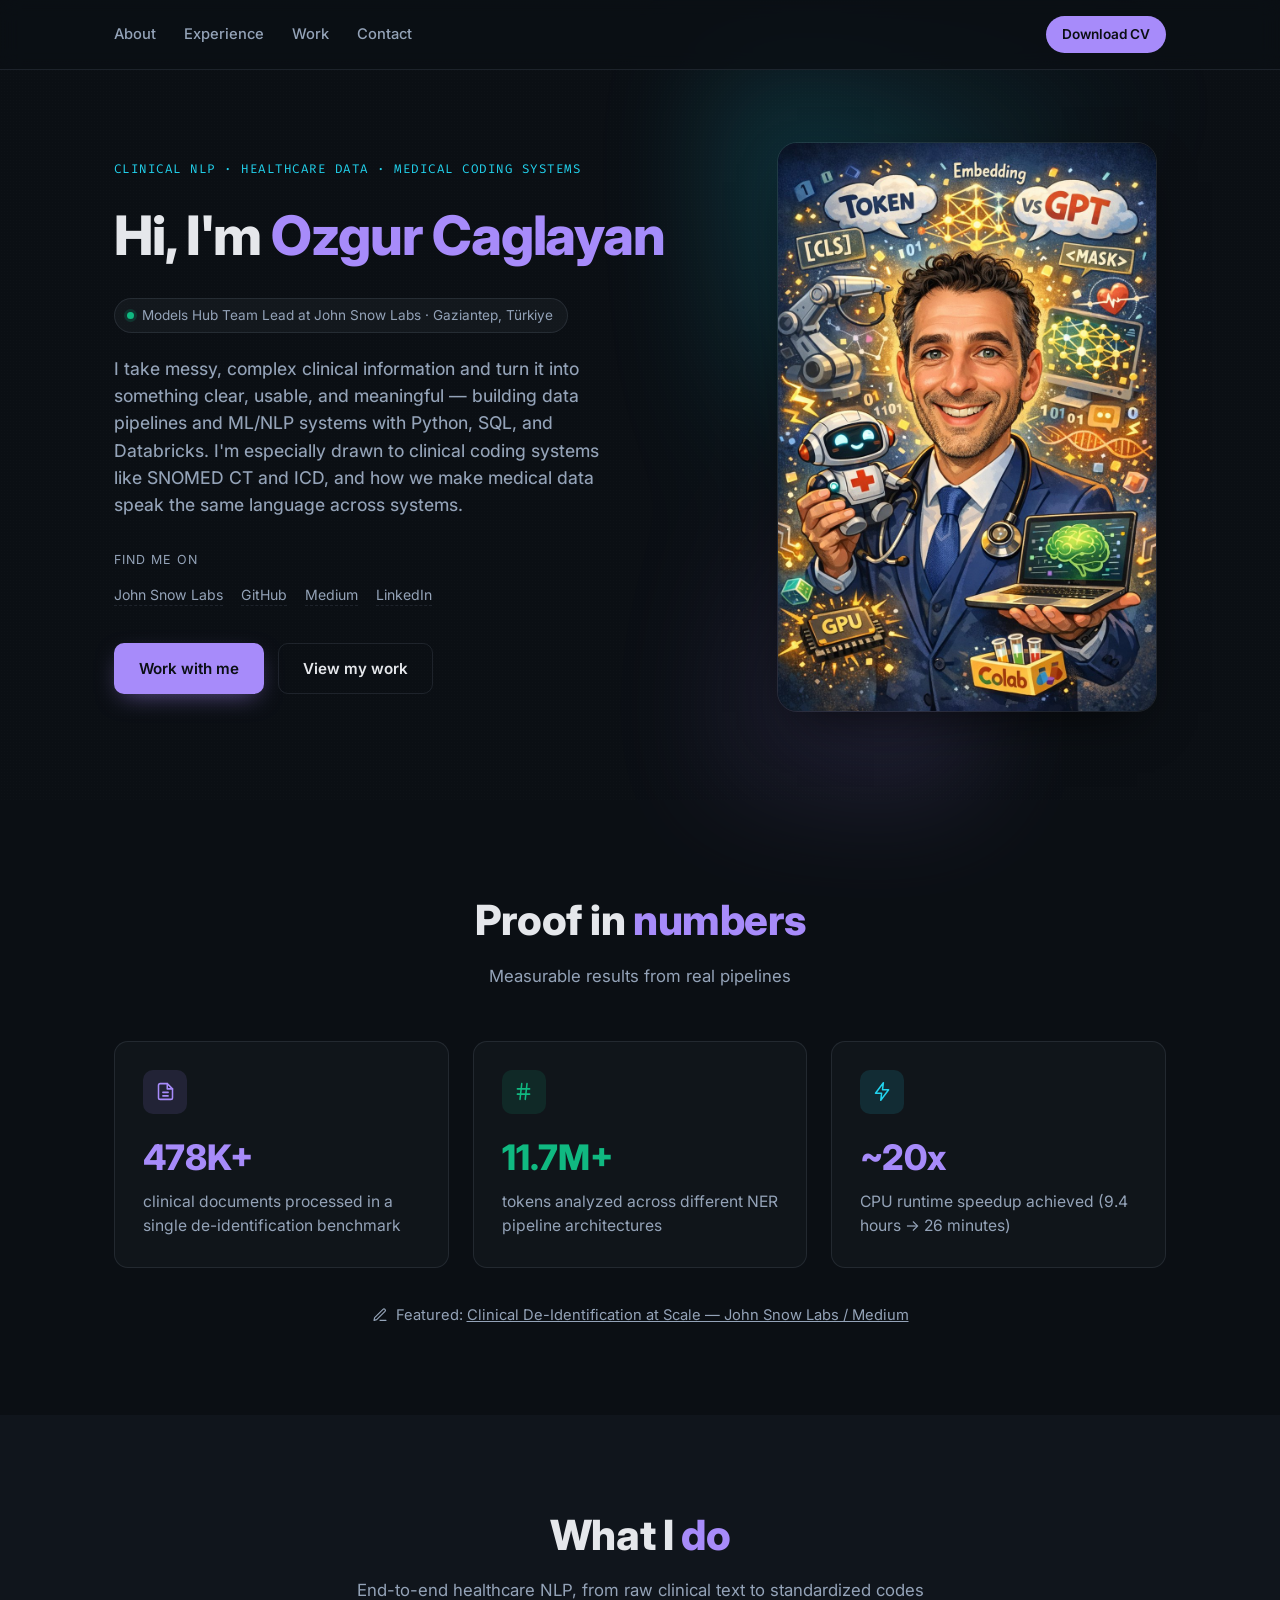
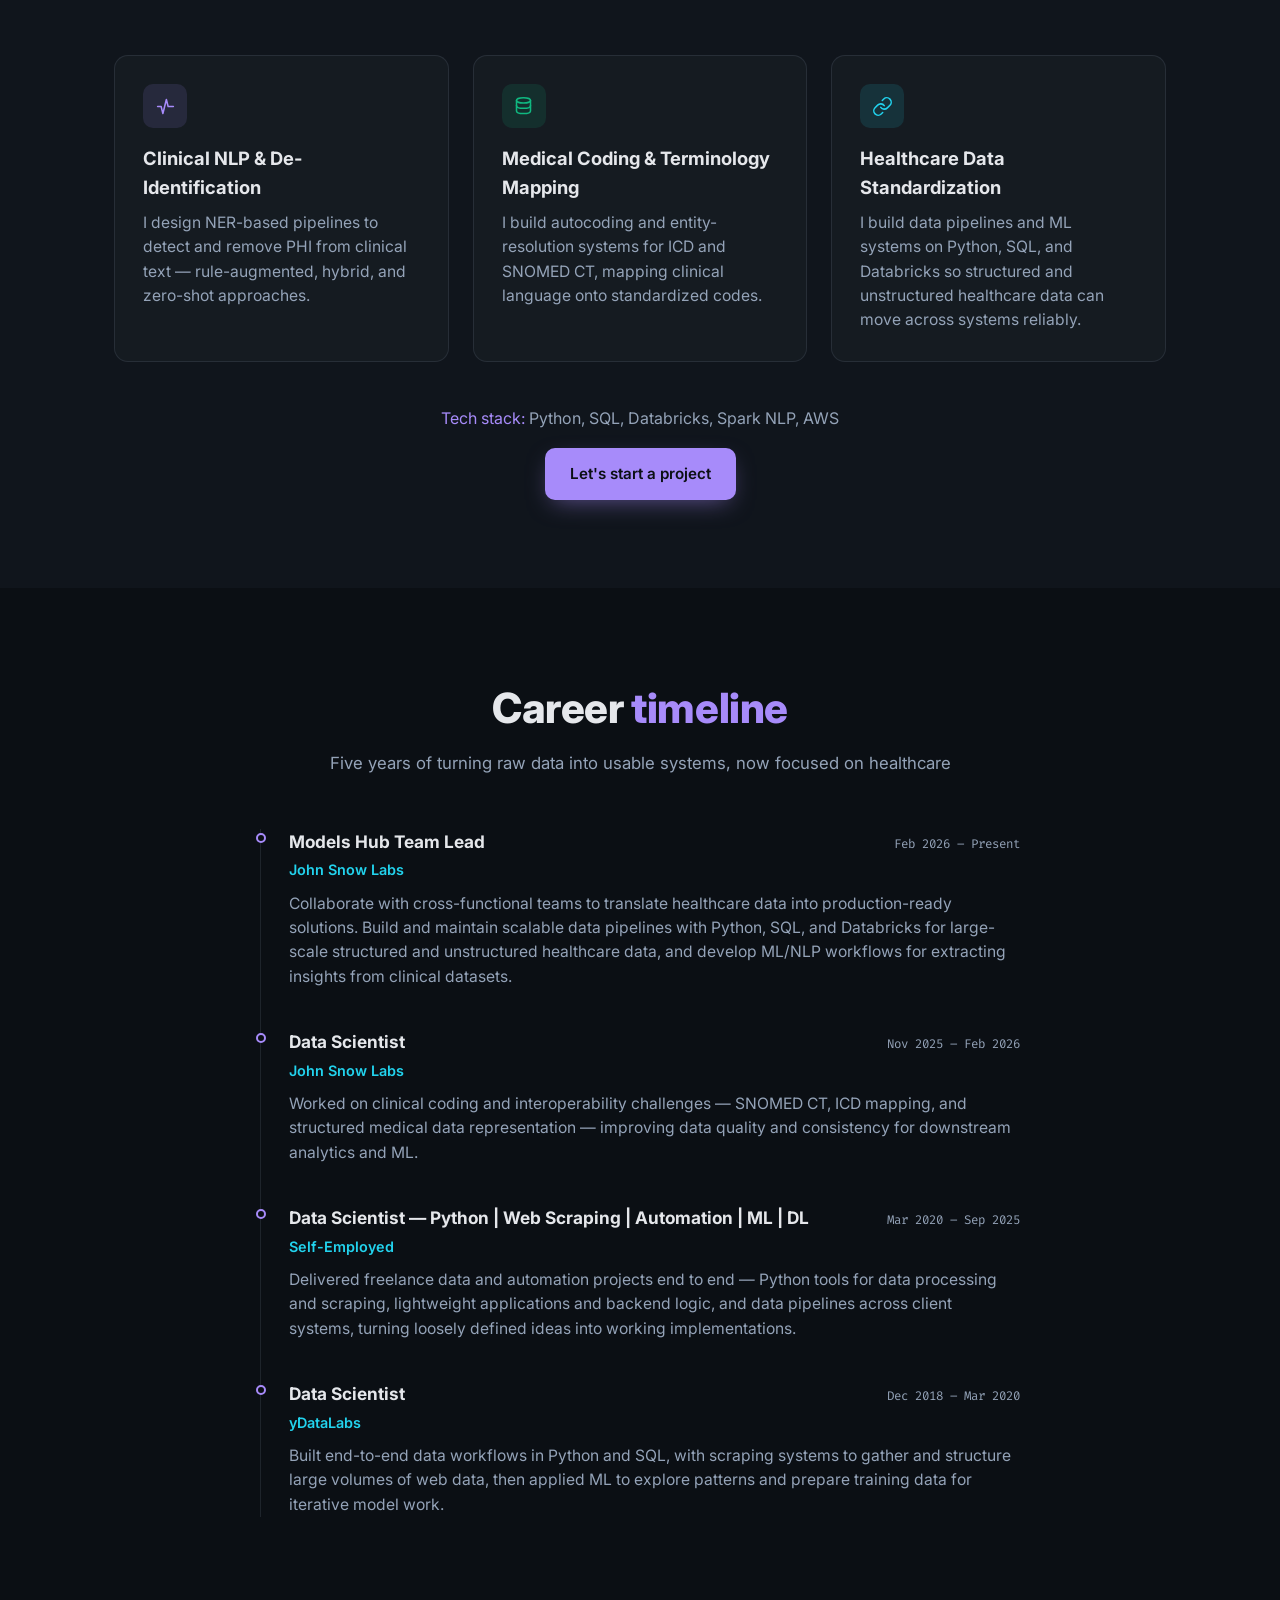
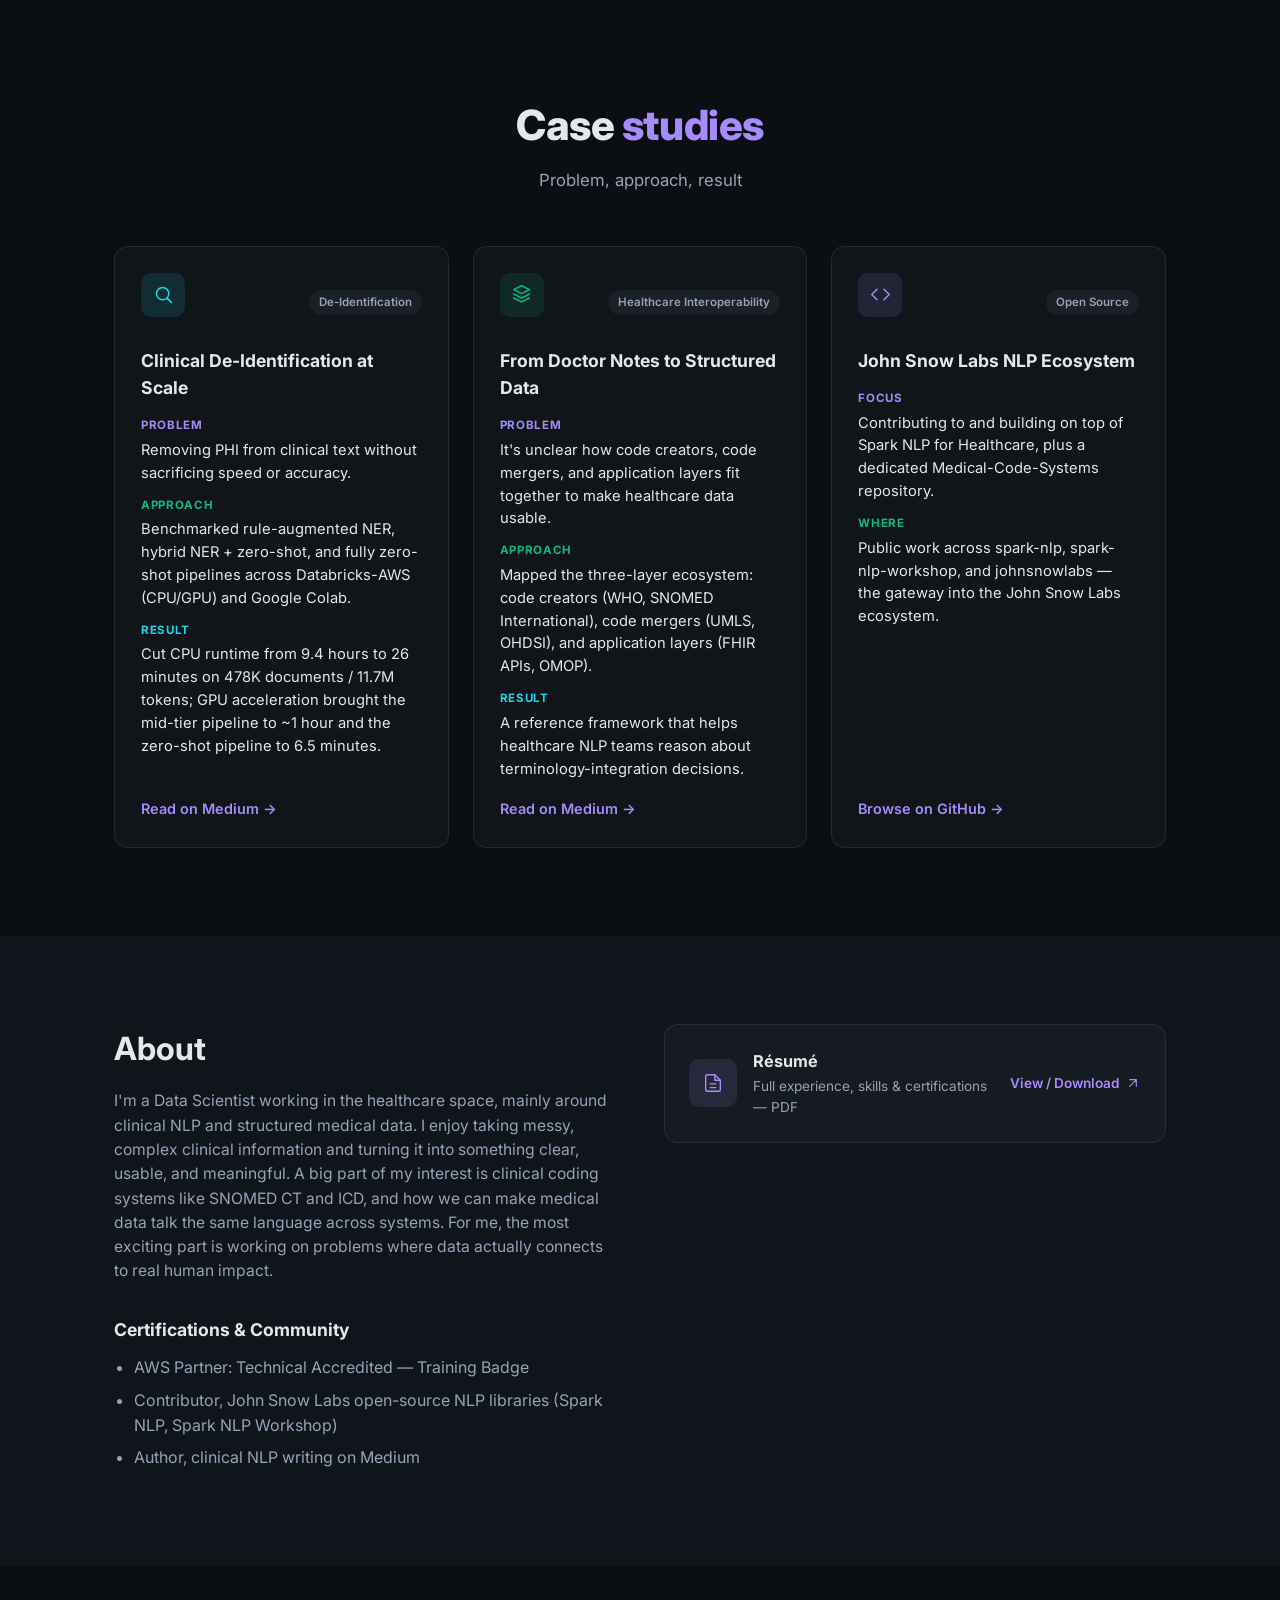
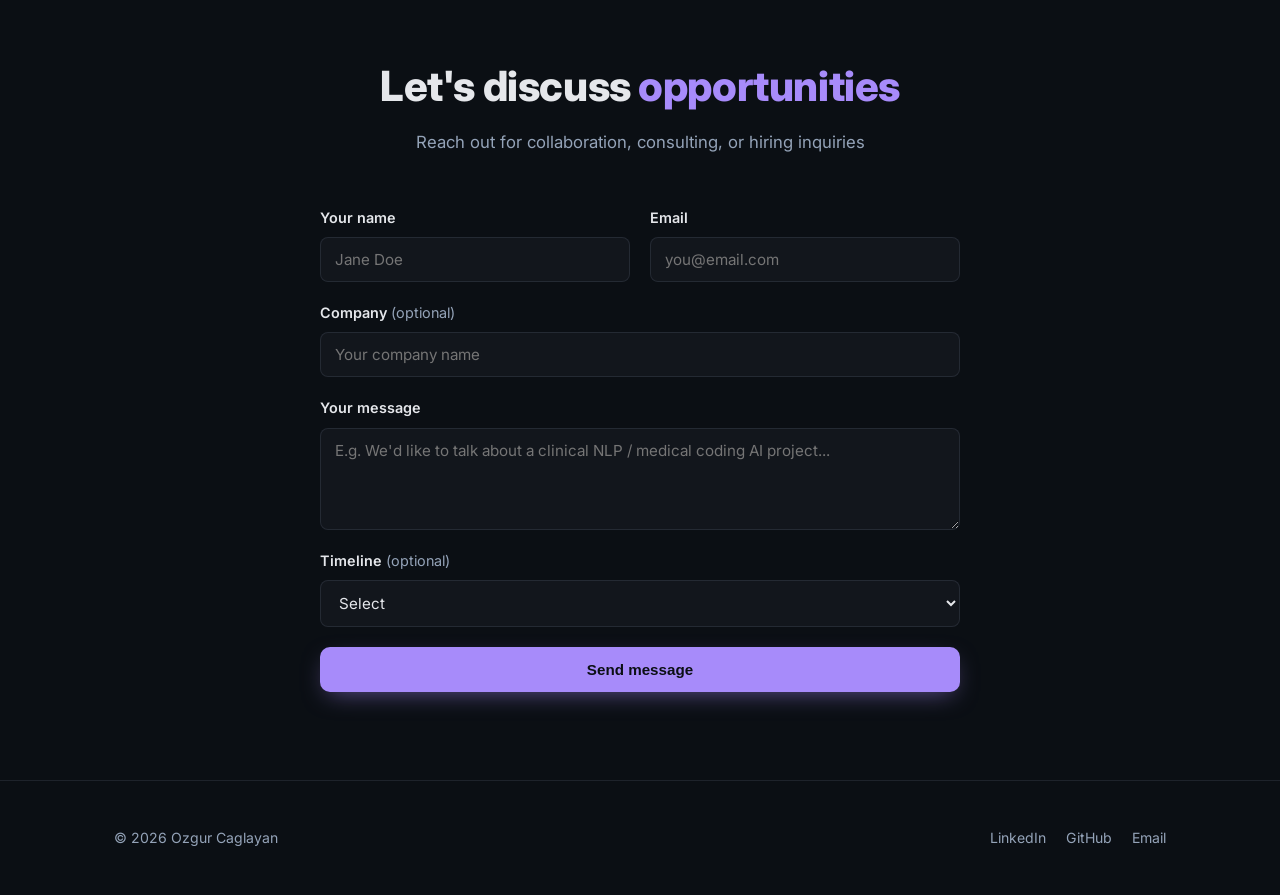
==== index.html @ 382292d4 "Initial personal site Static HTML/CSS/JS personal portfolio site with real work history, case studie" ====
<!DOCTYPE html>
<html lang="en">
<head>
  <meta charset="UTF-8" />
  <meta name="viewport" content="width=device-width, initial-scale=1.0" />
  <title>Ozgur Caglayan — Data Scientist, Clinical NLP | John Snow Labs</title>
  <meta name="description" content="Data Scientist / Models Hub Team Lead at John Snow Labs. Clinical NLP, healthcare data standardization, and medical coding systems — SNOMED CT, ICD, Python, Databricks." />
  <meta property="og:title" content="Ozgur Caglayan — Data Scientist, Clinical NLP | John Snow Labs" />
  <meta property="og:description" content="Turning messy clinical information into structured, usable medical data." />
  <meta property="og:type" content="website" />
  <meta name="theme-color" content="#0b0f14" />
  <link rel="icon" href="data:,">

  <link rel="preconnect" href="https://fonts.googleapis.com">
  <link rel="preconnect" href="https://fonts.gstatic.com" crossorigin>
  <link href="https://fonts.googleapis.com/css2?family=Inter:ital,opsz,wght@0,14..32,100..900;1,14..32,100..900&family=Fira+Code:wght@400..600&display=swap" rel="stylesheet">

  <link rel="stylesheet" href="styles.css">
</head>
<body>

  <header class="nav">
    <div class="nav-inner">
      <nav class="nav-links">
        <a href="#about">About</a>
        <a href="#experience">Experience</a>
        <a href="#work">Work</a>
        <a href="#contact">Contact</a>
      </nav>
      <a href="assets/resume.pdf" class="nav-cta" download>Download CV</a>
    </div>
  </header>

  <main id="top">

    <!-- HERO -->
    <section class="hero section">
      <div class="container hero-grid">
        <div class="hero-copy fade-in">
          <p class="eyebrow">Clinical NLP · Healthcare Data · Medical Coding Systems</p>
          <h1 class="hero-title">Hi, I'm <span class="accent">Ozgur Caglayan</span></h1>
          <p class="status-pill"><span class="status-dot" aria-hidden="true"></span>Models Hub Team Lead at John Snow Labs · Gaziantep, Türkiye</p>
          <p class="hero-subtitle">
            I take messy, complex clinical information and turn it into something clear,
            usable, and meaningful — building data pipelines and ML/NLP systems with
            Python, SQL, and Databricks. I'm especially drawn to clinical coding systems
            like SNOMED CT and ICD, and how we make medical data speak the same
            language across systems.
          </p>

          <div class="trust-row">
            <span class="trust-label">Find me on</span>
            <ul class="trust-badges">
              <li><a href="https://www.johnsnowlabs.com/" target="_blank" rel="noopener noreferrer">John Snow Labs</a></li>
              <li><a href="https://github.com/ozgurcaglayan1981" target="_blank" rel="noopener noreferrer">GitHub</a></li>
              <li><a href="https://medium.com/@caglayanozgur1981" target="_blank" rel="noopener noreferrer">Medium</a></li>
              <li><a href="https://www.linkedin.com/in/ozgurcaglayan1981" target="_blank" rel="noopener noreferrer">LinkedIn</a></li>
            </ul>
          </div>

          <div class="hero-actions">
            <a href="#contact" class="btn btn-primary">Work with me</a>
            <a href="#work" class="btn btn-secondary">View my work</a>
          </div>
        </div>

        <div class="hero-photo-wrap fade-in">
          <div class="hero-glow" aria-hidden="true"></div>
          <img class="hero-photo" src="assets/photo.jpg" alt="Illustrated portrait of Ozgur Caglayan surrounded by clinical NLP and healthcare AI motifs — tokens, embeddings, GPU, stethoscope robot" />
        </div>
      </div>
    </section>

    <!-- PROOF / STATS -->
    <section id="proof" class="section proof-section">
      <div class="container">
        <div class="section-head fade-in">
          <h2>Proof in <span class="accent">numbers</span></h2>
          <p class="section-sub">Measurable results from real pipelines</p>
        </div>

        <div class="grid-3">
          <article class="card fade-in">
            <div class="card-icon icon-primary">
              <svg viewBox="0 0 24 24" fill="none" stroke="currentColor" stroke-width="1.75" stroke-linecap="round" stroke-linejoin="round"><path d="M14 3H6a2 2 0 0 0-2 2v14a2 2 0 0 0 2 2h12a2 2 0 0 0 2-2V9z"/><path d="M14 3v6h6"/><path d="M9 13h6M9 17h6"/></svg>
            </div>
            <p class="card-stat accent">478K+</p>
            <p class="card-text">clinical documents processed in a single de-identification benchmark</p>
          </article>

          <article class="card fade-in">
            <div class="card-icon icon-success">
              <svg viewBox="0 0 24 24" fill="none" stroke="currentColor" stroke-width="1.75" stroke-linecap="round" stroke-linejoin="round"><path d="M5 9h14M5 15h14M10 3 8 21M16 3l-2 18"/></svg>
            </div>
            <p class="card-stat success">11.7M+</p>
            <p class="card-text">tokens analyzed across different NER pipeline architectures</p>
          </article>

          <article class="card fade-in">
            <div class="card-icon icon-accent">
              <svg viewBox="0 0 24 24" fill="none" stroke="currentColor" stroke-width="1.75" stroke-linecap="round" stroke-linejoin="round"><path d="M13 2 4 14h7l-1 8 9-12h-7z"/></svg>
            </div>
            <p class="card-stat accent">~20x</p>
            <p class="card-text">CPU runtime speedup achieved (9.4 hours → 26 minutes)</p>
          </article>
        </div>

        <div class="media-mention fade-in">
          <svg viewBox="0 0 24 24" fill="none" stroke="currentColor" stroke-width="1.75" stroke-linecap="round" stroke-linejoin="round" width="16" height="16"><path d="M12 20h9M16.5 3.5a2.12 2.12 0 0 1 3 3L7 19l-4 1 1-4Z"/></svg>
          <p>Featured: <a href="https://medium.com/john-snow-labs/clinical-de-identification-at-scale-pipeline-design-and-speed-accuracy-trade-offs-across-d77a4bbae6e0" target="_blank" rel="noopener noreferrer">Clinical De-Identification at Scale — John Snow Labs / Medium</a></p>
        </div>
      </div>
    </section>

    <!-- WHAT I DO -->
    <section class="section services-section">
      <div class="container">
        <div class="section-head fade-in">
          <h2>What I <span class="accent">do</span></h2>
          <p class="section-sub">End-to-end healthcare NLP, from raw clinical text to standardized codes</p>
        </div>

        <div class="grid-3">
          <article class="card fade-in">
            <div class="card-icon icon-primary">
              <svg viewBox="0 0 24 24" fill="none" stroke="currentColor" stroke-width="1.75" stroke-linecap="round" stroke-linejoin="round"><path d="M3 12h4l2 8 4-16 2 8h6"/></svg>
            </div>
            <h3>Clinical NLP & De-Identification</h3>
            <p class="card-text">I design NER-based pipelines to detect and remove PHI from clinical text — rule-augmented, hybrid, and zero-shot approaches.</p>
          </article>

          <article class="card fade-in">
            <div class="card-icon icon-success">
              <svg viewBox="0 0 24 24" fill="none" stroke="currentColor" stroke-width="1.75" stroke-linecap="round" stroke-linejoin="round"><ellipse cx="12" cy="5" rx="8" ry="3"/><path d="M4 5v6c0 1.66 3.58 3 8 3s8-1.34 8-3V5"/><path d="M4 11v6c0 1.66 3.58 3 8 3s8-1.34 8-3v-6"/></svg>
            </div>
            <h3>Medical Coding & Terminology Mapping</h3>
            <p class="card-text">I build autocoding and entity-resolution systems for ICD and SNOMED CT, mapping clinical language onto standardized codes.</p>
          </article>

          <article class="card fade-in">
            <div class="card-icon icon-accent">
              <svg viewBox="0 0 24 24" fill="none" stroke="currentColor" stroke-width="1.75" stroke-linecap="round" stroke-linejoin="round"><path d="M10 13a5 5 0 0 0 7.54.54l3-3a5 5 0 0 0-7.07-7.07l-1.72 1.71"/><path d="M14 11a5 5 0 0 0-7.54-.54l-3 3a5 5 0 0 0 7.07 7.07l1.71-1.71"/></svg>
            </div>
            <h3>Healthcare Data Standardization</h3>
            <p class="card-text">I build data pipelines and ML systems on Python, SQL, and Databricks so structured and unstructured healthcare data can move across systems reliably.</p>
          </article>
        </div>

        <div class="stack-note fade-in">
          <p><span class="accent">Tech stack:</span> Python, SQL, Databricks, Spark NLP, AWS</p>
          <a href="#contact" class="btn btn-primary btn-inline">Let's start a project</a>
        </div>
      </div>
    </section>

    <!-- EXPERIENCE -->
    <section id="experience" class="section experience-section">
      <div class="container">
        <div class="section-head fade-in">
          <h2>Career <span class="accent">timeline</span></h2>
          <p class="section-sub">Five years of turning raw data into usable systems, now focused on healthcare</p>
        </div>

        <div class="timeline">
          <article class="timeline-item fade-in">
            <div class="timeline-marker"></div>
            <div class="timeline-content">
              <div class="timeline-top">
                <h3>Models Hub Team Lead</h3>
                <span class="timeline-date">Feb 2026 – Present</span>
              </div>
              <p class="timeline-company">John Snow Labs</p>
              <p class="card-text">Collaborate with cross-functional teams to translate healthcare data into production-ready solutions. Build and maintain scalable data pipelines with Python, SQL, and Databricks for large-scale structured and unstructured healthcare data, and develop ML/NLP workflows for extracting insights from clinical datasets.</p>
            </div>
          </article>

          <article class="timeline-item fade-in">
            <div class="timeline-marker"></div>
            <div class="timeline-content">
              <div class="timeline-top">
                <h3>Data Scientist</h3>
                <span class="timeline-date">Nov 2025 – Feb 2026</span>
              </div>
              <p class="timeline-company">John Snow Labs</p>
              <p class="card-text">Worked on clinical coding and interoperability challenges — SNOMED CT, ICD mapping, and structured medical data representation — improving data quality and consistency for downstream analytics and ML.</p>
            </div>
          </article>

          <article class="timeline-item fade-in">
            <div class="timeline-marker"></div>
            <div class="timeline-content">
              <div class="timeline-top">
                <h3>Data Scientist — Python | Web Scraping | Automation | ML | DL</h3>
                <span class="timeline-date">Mar 2020 – Sep 2025</span>
              </div>
              <p class="timeline-company">Self-Employed</p>
              <p class="card-text">Delivered freelance data and automation projects end to end — Python tools for data processing and scraping, lightweight applications and backend logic, and data pipelines across client systems, turning loosely defined ideas into working implementations.</p>
            </div>
          </article>

          <article class="timeline-item fade-in">
            <div class="timeline-marker"></div>
            <div class="timeline-content">
              <div class="timeline-top">
                <h3>Data Scientist</h3>
                <span class="timeline-date">Dec 2018 – Mar 2020</span>
              </div>
              <p class="timeline-company">yDataLabs</p>
              <p class="card-text">Built end-to-end data workflows in Python and SQL, with scraping systems to gather and structure large volumes of web data, then applied ML to explore patterns and prepare training data for iterative model work.</p>
            </div>
          </article>
        </div>
      </div>
    </section>

    <!-- CASE STUDIES -->
    <section id="work" class="section case-section">
      <div class="container">
        <div class="section-head fade-in">
          <h2>Case <span class="accent">studies</span></h2>
          <p class="section-sub">Problem, approach, result</p>
        </div>

        <div class="grid-3">
          <article class="case-card fade-in">
            <div class="case-top">
              <div class="card-icon icon-accent">
                <svg viewBox="0 0 24 24" fill="none" stroke="currentColor" stroke-width="1.75" stroke-linecap="round" stroke-linejoin="round"><circle cx="11" cy="11" r="7"/><path d="m21 21-4.3-4.3"/></svg>
              </div>
              <span class="case-tag">De-Identification</span>
            </div>
            <h3>Clinical De-Identification at Scale</h3>
            <dl class="case-body">
              <dt class="accent">Problem</dt>
              <dd>Removing PHI from clinical text without sacrificing speed or accuracy.</dd>
              <dt class="success">Approach</dt>
              <dd>Benchmarked rule-augmented NER, hybrid NER + zero-shot, and fully zero-shot pipelines across Databricks-AWS (CPU/GPU) and Google Colab.</dd>
              <dt class="primary">Result</dt>
              <dd>Cut CPU runtime from 9.4 hours to 26 minutes on 478K documents / 11.7M tokens; GPU acceleration brought the mid-tier pipeline to ~1 hour and the zero-shot pipeline to 6.5 minutes.</dd>
            </dl>
            <a href="https://medium.com/john-snow-labs/clinical-de-identification-at-scale-pipeline-design-and-speed-accuracy-trade-offs-across-d77a4bbae6e0" class="case-link" target="_blank" rel="noopener noreferrer">Read on Medium →</a>
          </article>

          <article class="case-card fade-in">
            <div class="case-top">
              <div class="card-icon icon-success">
                <svg viewBox="0 0 24 24" fill="none" stroke="currentColor" stroke-width="1.75" stroke-linecap="round" stroke-linejoin="round"><path d="m12 2 9 4.5-9 4.5-9-4.5Z"/><path d="m3 11.5 9 4.5 9-4.5M3 16l9 4.5 9-4.5"/></svg>
              </div>
              <span class="case-tag">Healthcare Interoperability</span>
            </div>
            <h3>From Doctor Notes to Structured Data</h3>
            <dl class="case-body">
              <dt class="accent">Problem</dt>
              <dd>It's unclear how code creators, code mergers, and application layers fit together to make healthcare data usable.</dd>
              <dt class="success">Approach</dt>
              <dd>Mapped the three-layer ecosystem: code creators (WHO, SNOMED International), code mergers (UMLS, OHDSI), and application layers (FHIR APIs, OMOP).</dd>
              <dt class="primary">Result</dt>
              <dd>A reference framework that helps healthcare NLP teams reason about terminology-integration decisions.</dd>
            </dl>
            <a href="https://medium.com/@caglayanozgur1981/from-doctor-notes-to-structured-data-the-hidden-pipeline-of-healthcare-systems-ee1c55fd427a" class="case-link" target="_blank" rel="noopener noreferrer">Read on Medium →</a>
          </article>

          <article class="case-card fade-in">
            <div class="case-top">
              <div class="card-icon icon-primary">
                <svg viewBox="0 0 24 24" fill="none" stroke="currentColor" stroke-width="1.75" stroke-linecap="round" stroke-linejoin="round"><path d="m16 18 6-6-6-6M8 6l-6 6 6 6"/></svg>
              </div>
              <span class="case-tag">Open Source</span>
            </div>
            <h3>John Snow Labs NLP Ecosystem</h3>
            <dl class="case-body">
              <dt class="accent">Focus</dt>
              <dd>Contributing to and building on top of Spark NLP for Healthcare, plus a dedicated Medical-Code-Systems repository.</dd>
              <dt class="success">Where</dt>
              <dd>Public work across spark-nlp, spark-nlp-workshop, and johnsnowlabs — the gateway into the John Snow Labs ecosystem.</dd>
            </dl>
            <a href="https://github.com/ozgurcaglayan1981" class="case-link" target="_blank" rel="noopener noreferrer">Browse on GitHub →</a>
          </article>
        </div>
      </div>
    </section>

    <!-- ABOUT / AWARDS -->
    <section id="about" class="section about-section">
      <div class="container about-grid fade-in">
        <div>
          <h2>About</h2>
          <p class="card-text">I'm a Data Scientist working in the healthcare space, mainly around clinical NLP and structured medical data. I enjoy taking messy, complex clinical information and turning it into something clear, usable, and meaningful. A big part of my interest is clinical coding systems like SNOMED CT and ICD, and how we can make medical data talk the same language across systems. For me, the most exciting part is working on problems where data actually connects to real human impact.</p>
          <h3 class="awards-title">Certifications & Community</h3>
          <ul class="awards-list">
            <li>AWS Partner: Technical Accredited — Training Badge</li>
            <li>Contributor, John Snow Labs open-source NLP libraries (Spark NLP, Spark NLP Workshop)</li>
            <li>Author, clinical NLP writing on Medium</li>
          </ul>
        </div>
        <a class="resume-card" href="assets/resume.pdf" target="_blank" rel="noopener noreferrer">
          <div class="resume-card-icon">
            <svg viewBox="0 0 24 24" fill="none" stroke="currentColor" stroke-width="1.5" stroke-linecap="round" stroke-linejoin="round"><path d="M14 3H6a2 2 0 0 0-2 2v14a2 2 0 0 0 2 2h12a2 2 0 0 0 2-2V9z"/><path d="M14 3v6h6"/><path d="M9 13h6M9 17h6"/></svg>
          </div>
          <div class="resume-card-text">
            <p class="resume-card-title">Résumé</p>
            <p class="resume-card-sub">Full experience, skills & certifications — PDF</p>
          </div>
          <span class="resume-card-cta">
            View / Download
            <svg viewBox="0 0 24 24" fill="none" stroke="currentColor" stroke-width="1.75" stroke-linecap="round" stroke-linejoin="round" width="16" height="16"><path d="M7 17 17 7M7 7h10v10"/></svg>
          </span>
        </a>
      </div>
    </section>

    <!-- CONTACT -->
    <section id="contact" class="section contact-section">
      <div class="container">
        <div class="section-head fade-in">
          <h2>Let's discuss <span class="accent">opportunities</span></h2>
          <p class="section-sub">Reach out for collaboration, consulting, or hiring inquiries</p>
        </div>

        <form class="contact-form fade-in" action="https://formsubmit.co/caglayanozgur1981@gmail.com" method="POST">
          <input type="hidden" name="_subject" value="New message from personal website">
          <input type="hidden" name="_captcha" value="false">
          <input type="text" name="_honey" style="display:none">

          <div class="form-row">
            <div class="form-field">
              <label for="name">Your name</label>
              <input id="name" name="name" type="text" required placeholder="Jane Doe">
            </div>
            <div class="form-field">
              <label for="email">Email</label>
              <input id="email" name="email" type="email" required placeholder="you@email.com">
            </div>
          </div>

          <div class="form-field">
            <label for="organization">Company <span class="optional">(optional)</span></label>
            <input id="organization" name="organization" type="text" placeholder="Your company name">
          </div>

          <div class="form-field">
            <label for="goal">Your message</label>
            <textarea id="goal" name="goal" rows="4" maxlength="500" required placeholder="E.g. We'd like to talk about a clinical NLP / medical coding AI project..."></textarea>
          </div>

          <div class="form-field">
            <label for="timeline">Timeline <span class="optional">(optional)</span></label>
            <select id="timeline" name="timeline">
              <option value="">Select</option>
              <option value="immediate">Immediate</option>
              <option value="1-3-months">Within 1-3 months</option>
              <option value="exploring">Just exploring</option>
            </select>
          </div>

          <button type="submit" class="btn btn-primary btn-block">Send message</button>
        </form>
      </div>
    </section>

  </main>

  <footer class="site-footer">
    <div class="container footer-inner">
      <p>© <span id="year"></span> Ozgur Caglayan</p>
      <div class="footer-links">
        <a href="https://www.linkedin.com/in/ozgurcaglayan1981" target="_blank" rel="noopener noreferrer">LinkedIn</a>
        <a href="https://github.com/ozgurcaglayan1981" target="_blank" rel="noopener noreferrer">GitHub</a>
        <a href="mailto:caglayanozgur1981@gmail.com">Email</a>
      </div>
    </div>
  </footer>

  <script src="script.js"></script>
</body>
</html>
---- styles.css ----
:root {
  --bg: #0b0f14;
  --bg-alt: #10151c;
  --text: #e5e7eb;
  --muted: #94a3b8;
  --border: rgba(148, 163, 184, 0.14);
  --accent: #a78bfa;
  --accent-2: #22d3ee;
  --success: #10b981;
  --font-sans: "Inter", system-ui, -apple-system, sans-serif;
  --font-mono: "Fira Code", monospace;
  --radius: 14px;
}

* { box-sizing: border-box; }

html { scroll-behavior: smooth; }

body {
  margin: 0;
  background: var(--bg);
  color: var(--text);
  font-family: var(--font-sans);
  line-height: 1.55;
  -webkit-font-smoothing: antialiased;
  position: relative;
}

body::before {
  content: "";
  position: fixed;
  inset: 0;
  z-index: 0;
  pointer-events: none;
  opacity: 0.5;
  background-image: radial-gradient(rgba(255, 255, 255, 0.035) 1px, transparent 0);
  background-size: 3px 3px;
}

main, .nav, .site-footer { position: relative; z-index: 1; }

img { max-width: 100%; display: block; }

.container {
  max-width: 1100px;
  margin: 0 auto;
  padding: 0 24px;
}

.section { padding: 88px 0; }

.accent { color: var(--accent); }
.success { color: var(--success); }
.primary { color: var(--accent-2); }

/* NAV */
.nav {
  position: sticky;
  top: 0;
  z-index: 50;
  background: rgba(11, 15, 20, 0.8);
  backdrop-filter: blur(10px);
  border-bottom: 1px solid var(--border);
}
.nav-inner {
  max-width: 1100px;
  margin: 0 auto;
  padding: 16px 24px;
  display: flex;
  align-items: center;
  justify-content: space-between;
}
.nav-logo {
  font-family: var(--font-mono);
  color: var(--text);
  text-decoration: none;
  font-weight: 600;
  letter-spacing: 0.02em;
}
.nav-links {
  display: flex;
  gap: 28px;
}
.nav-links a {
  color: var(--muted);
  text-decoration: none;
  font-size: 0.92rem;
  font-weight: 500;
  transition: color 0.2s ease;
}
.nav-links a:hover { color: var(--accent); }
.nav-cta {
  margin-left: auto;
  color: var(--bg);
  background: var(--accent);
  padding: 8px 16px;
  border-radius: 999px;
  text-decoration: none;
  font-size: 0.85rem;
  font-weight: 600;
  transition: opacity 0.2s ease;
}
.nav-cta:hover { opacity: 0.85; }

/* HERO */
.hero { padding-top: 72px; }
.hero-grid {
  display: grid;
  grid-template-columns: 1.2fr 0.8fr;
  gap: 56px;
  align-items: center;
}
.eyebrow {
  font-family: var(--font-mono);
  color: var(--accent-2);
  text-transform: uppercase;
  letter-spacing: 0.12em;
  font-size: 0.78rem;
  margin: 0 0 14px;
}
.hero-title {
  font-size: clamp(2.2rem, 4.5vw, 3.4rem);
  font-weight: 800;
  letter-spacing: -0.02em;
  margin: 0 0 20px;
}
.status-pill {
  display: inline-flex;
  align-items: center;
  gap: 8px;
  font-size: 0.85rem;
  color: var(--muted);
  background: rgba(148, 163, 184, 0.06);
  border: 1px solid var(--border);
  padding: 6px 14px 6px 12px;
  border-radius: 999px;
  margin: 0 0 22px;
}
.status-dot {
  width: 7px;
  height: 7px;
  border-radius: 50%;
  background: var(--success);
  box-shadow: 0 0 0 3px rgba(16, 185, 129, 0.18);
  flex-shrink: 0;
}

.hero-subtitle {
  color: var(--muted);
  font-size: 1.1rem;
  font-weight: 450;
  max-width: 46ch;
  margin: 0 0 32px;
}

.trust-row { margin-bottom: 36px; }
.trust-label {
  display: block;
  font-size: 0.78rem;
  color: var(--muted);
  text-transform: uppercase;
  letter-spacing: 0.08em;
  margin-bottom: 12px;
}
.trust-badges {
  list-style: none;
  display: flex;
  flex-wrap: wrap;
  gap: 10px 18px;
  margin: 0;
  padding: 0;
}
.trust-badges a {
  color: var(--muted);
  text-decoration: none;
  font-size: 0.88rem;
  border-bottom: 1px dashed var(--border);
  padding-bottom: 2px;
  transition: color 0.2s ease;
}
.trust-badges a:hover { color: var(--accent); }

.hero-actions { display: flex; gap: 14px; flex-wrap: wrap; }

.btn {
  display: inline-flex;
  align-items: center;
  gap: 8px;
  padding: 13px 24px;
  border-radius: 10px;
  font-weight: 600;
  font-size: 0.95rem;
  text-decoration: none;
  border: 1px solid transparent;
  cursor: pointer;
  transition: transform 0.15s ease, opacity 0.2s ease, background 0.2s ease;
}
.btn:hover { transform: translateY(-1px); }
.btn-primary { background: var(--accent); color: #0b0f14; box-shadow: 0 8px 24px -8px rgba(167, 139, 250, 0.55); }
.btn-primary:hover { opacity: 0.92; box-shadow: 0 10px 28px -8px rgba(167, 139, 250, 0.7); }
.btn-secondary { background: transparent; color: var(--text); border-color: var(--border); }
.btn-secondary:hover { border-color: var(--accent); color: var(--accent); background: rgba(167, 139, 250, 0.06); }
.btn-inline { margin-top: 18px; }
.btn-block { width: 100%; justify-content: center; }

.hero-photo-wrap { position: relative; }
.hero-glow {
  position: absolute;
  inset: -14%;
  background: conic-gradient(from 180deg at 50% 50%, var(--accent), transparent 20%, var(--accent-2), transparent 60%);
  filter: blur(60px);
  opacity: 0.18;
  z-index: 0;
}
.hero-photo {
  position: relative;
  z-index: 1;
  border-radius: 20px;
  border: 1px solid var(--border);
  aspect-ratio: 2 / 3;
  object-fit: cover;
  width: 100%;
  max-width: 380px;
  margin: 0 auto;
  display: block;
  box-shadow: 0 20px 50px -20px rgba(0, 0, 0, 0.7);
}

/* SECTION HEAD */
.section-head { text-align: center; margin-bottom: 52px; }
.section-head h2 {
  font-size: clamp(1.8rem, 3.5vw, 2.6rem);
  font-weight: 800;
  letter-spacing: -0.01em;
  margin: 0 0 10px;
}
.section-sub { color: var(--muted); font-size: 1.05rem; margin: 0; }

/* CARDS / GRID */
.proof-section { background: var(--bg); }
.services-section { background: var(--bg-alt); }

.grid-3 {
  display: grid;
  grid-template-columns: repeat(3, 1fr);
  gap: 24px;
}

.card {
  background: rgba(148, 163, 184, 0.04);
  border: 1px solid var(--border);
  border-radius: var(--radius);
  padding: 28px;
  transition: transform 0.2s ease, border-color 0.2s ease, box-shadow 0.2s ease;
}
.card:hover {
  transform: translateY(-3px);
  border-color: rgba(167, 139, 250, 0.35);
  box-shadow: 0 16px 32px -20px rgba(0, 0, 0, 0.6);
}
.card-icon {
  width: 44px;
  height: 44px;
  border-radius: 10px;
  display: flex;
  align-items: center;
  justify-content: center;
  margin-bottom: 16px;
}
.card-icon svg { width: 21px; height: 21px; }
.icon-primary { background: rgba(167, 139, 250, 0.12); color: var(--accent); }
.icon-success { background: rgba(16, 185, 129, 0.12); color: var(--success); }
.icon-accent { background: rgba(34, 211, 238, 0.12); color: var(--accent-2); }

.card-stat { font-size: 2.2rem; font-weight: 800; margin: 0 0 6px; }
.card-text { color: var(--muted); margin: 0; font-size: 0.98rem; }
.card h3 { margin: 0 0 10px; font-size: 1.15rem; }

.media-mention {
  margin-top: 36px;
  display: flex;
  align-items: center;
  justify-content: center;
  gap: 8px;
  color: var(--muted);
  font-size: 0.92rem;
}
.media-mention svg { flex-shrink: 0; color: var(--muted); }
.media-mention p { margin: 0; }
.media-mention a { color: var(--muted); }
.media-mention a:hover { color: var(--accent); }

.stack-note {
  margin-top: 44px;
  text-align: center;
}
.stack-note p { color: var(--muted); margin: 0; }

/* EXPERIENCE TIMELINE */
.experience-section { background: var(--bg); }
.timeline {
  max-width: 760px;
  margin: 0 auto;
  position: relative;
  padding-left: 28px;
  border-left: 1px solid var(--border);
}
.timeline-item { position: relative; padding-bottom: 40px; }
.timeline-item:last-child { padding-bottom: 0; }
.timeline-marker {
  position: absolute;
  left: -33px;
  top: 4px;
  width: 10px;
  height: 10px;
  border-radius: 50%;
  background: var(--bg);
  border: 2px solid var(--accent);
}
.timeline-top {
  display: flex;
  align-items: baseline;
  justify-content: space-between;
  gap: 12px;
  flex-wrap: wrap;
  margin-bottom: 4px;
}
.timeline-top h3 { margin: 0; font-size: 1.08rem; }
.timeline-date {
  font-family: var(--font-mono);
  font-size: 0.78rem;
  color: var(--muted);
  white-space: nowrap;
}
.timeline-company {
  font-size: 0.9rem;
  font-weight: 600;
  color: var(--accent-2);
  margin: 0 0 10px;
}

/* CASE STUDIES */
.case-card {
  background: rgba(148, 163, 184, 0.04);
  border: 1px solid var(--border);
  border-radius: var(--radius);
  padding: 26px;
  display: flex;
  flex-direction: column;
  transition: transform 0.2s ease, border-color 0.2s ease, box-shadow 0.2s ease;
}
.case-card:hover {
  transform: translateY(-3px);
  border-color: rgba(167, 139, 250, 0.35);
  box-shadow: 0 16px 32px -20px rgba(0, 0, 0, 0.6);
}
.case-card .card-icon svg { width: 21px; height: 21px; }
.case-top {
  display: flex;
  align-items: center;
  justify-content: space-between;
  margin-bottom: 14px;
}
.case-tag {
  font-size: 0.72rem;
  font-weight: 600;
  color: var(--muted);
  background: rgba(148, 163, 184, 0.08);
  padding: 4px 10px;
  border-radius: 999px;
}
.case-card h3 { margin: 0 0 16px; font-size: 1.1rem; }
.case-body { margin: 0 0 18px; }
.case-body dt {
  font-size: 0.72rem;
  text-transform: uppercase;
  letter-spacing: 0.06em;
  font-weight: 700;
  margin-top: 12px;
}
.case-body dt:first-child { margin-top: 0; }
.case-body dd {
  margin: 4px 0 0;
  color: var(--text);
  font-size: 0.92rem;
}
.case-link {
  margin-top: auto;
  color: var(--accent);
  text-decoration: none;
  font-size: 0.9rem;
  font-weight: 600;
}
.case-link:hover { opacity: 0.8; }

.related-media {
  margin-top: 48px;
  text-align: center;
}
.related-media h3 { font-size: 1.1rem; margin: 0 0 16px; }
.media-links { display: flex; gap: 24px; justify-content: center; flex-wrap: wrap; }
.media-links a { color: var(--muted); text-decoration: none; font-size: 0.92rem; }
.media-links a:hover { color: var(--accent); }

/* ABOUT */
.about-section { background: var(--bg-alt); }
.about-grid {
  display: grid;
  grid-template-columns: 1fr 1fr;
  gap: 48px;
  align-items: start;
}
.about-grid h2 { font-size: 2rem; margin: 0 0 16px; }
.awards-title { margin: 32px 0 12px; font-size: 1.1rem; }
.awards-list { color: var(--muted); padding-left: 20px; margin: 0; }
.awards-list li { margin-bottom: 8px; }
.resume-card {
  display: flex;
  align-items: center;
  gap: 16px;
  background: rgba(148, 163, 184, 0.04);
  border: 1px solid var(--border);
  border-radius: var(--radius);
  padding: 24px;
  text-decoration: none;
  color: var(--text);
  transition: transform 0.2s ease, border-color 0.2s ease, box-shadow 0.2s ease;
}
.resume-card:hover {
  transform: translateY(-3px);
  border-color: rgba(167, 139, 250, 0.35);
  box-shadow: 0 16px 32px -20px rgba(0, 0, 0, 0.6);
}
.resume-card-icon {
  width: 48px;
  height: 48px;
  flex-shrink: 0;
  border-radius: 10px;
  background: rgba(167, 139, 250, 0.12);
  color: var(--accent);
  display: flex;
  align-items: center;
  justify-content: center;
}
.resume-card-icon svg { width: 22px; height: 22px; }
.resume-card-text { flex: 1; min-width: 0; }
.resume-card-title { margin: 0 0 2px; font-weight: 700; font-size: 1.02rem; }
.resume-card-sub { margin: 0; color: var(--muted); font-size: 0.85rem; }
.resume-card-cta {
  display: inline-flex;
  align-items: center;
  gap: 6px;
  font-size: 0.85rem;
  font-weight: 600;
  color: var(--accent);
  white-space: nowrap;
}

/* CONTACT */
.contact-form {
  max-width: 640px;
  margin: 0 auto;
  display: flex;
  flex-direction: column;
  gap: 20px;
}
.form-row {
  display: grid;
  grid-template-columns: 1fr 1fr;
  gap: 20px;
}
.form-field { display: flex; flex-direction: column; gap: 8px; }
.form-field label { font-size: 0.9rem; font-weight: 600; }
.optional { color: var(--muted); font-weight: 400; }
.form-field input,
.form-field textarea,
.form-field select {
  background: rgba(148, 163, 184, 0.05);
  border: 1px solid var(--border);
  border-radius: 8px;
  padding: 12px 14px;
  color: var(--text);
  font-family: var(--font-sans);
  font-size: 0.95rem;
}
.form-field input:focus,
.form-field textarea:focus,
.form-field select:focus {
  outline: none;
  border-color: var(--accent);
}
.form-field textarea { resize: vertical; }

/* FOOTER */
.site-footer {
  border-top: 1px solid var(--border);
  padding: 32px 0;
}
.footer-inner {
  display: flex;
  align-items: center;
  justify-content: space-between;
  flex-wrap: wrap;
  gap: 16px;
  color: var(--muted);
  font-size: 0.88rem;
}
.footer-links { display: flex; gap: 20px; }
.footer-links a { color: var(--muted); text-decoration: none; }
.footer-links a:hover { color: var(--accent); }

/* SCROLL ANIMATION */
.fade-in {
  opacity: 0;
  transform: translateY(14px);
  transition: opacity 0.6s ease, transform 0.6s ease;
}
.fade-in.visible { opacity: 1; transform: translateY(0); }

/* RESPONSIVE */
@media (max-width: 860px) {
  .hero-grid { grid-template-columns: 1fr; }
  .hero-photo-wrap { max-width: 320px; margin: 0 auto; order: -1; }
  .grid-3 { grid-template-columns: 1fr; }
  .about-grid { grid-template-columns: 1fr; }
  .form-row { grid-template-columns: 1fr; }
  .nav-links { display: none; }
  .section { padding: 64px 0; }
}
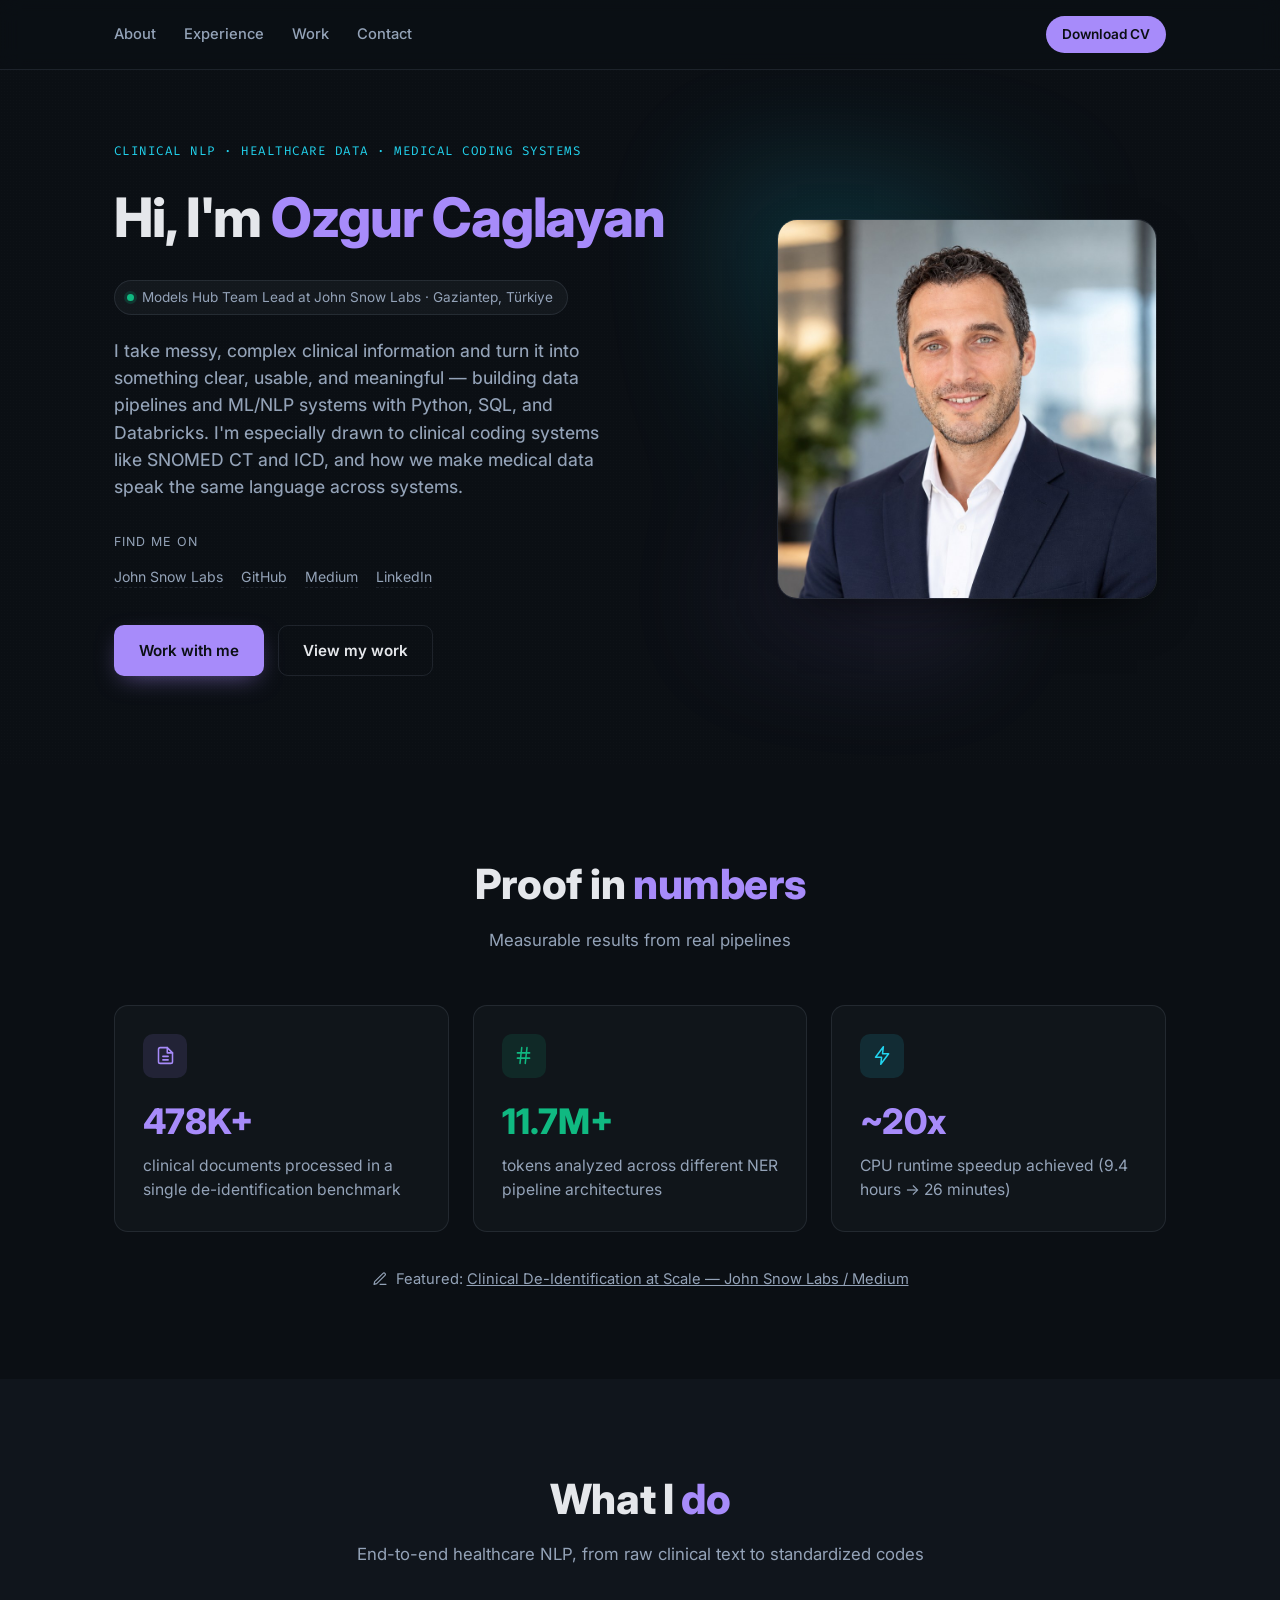
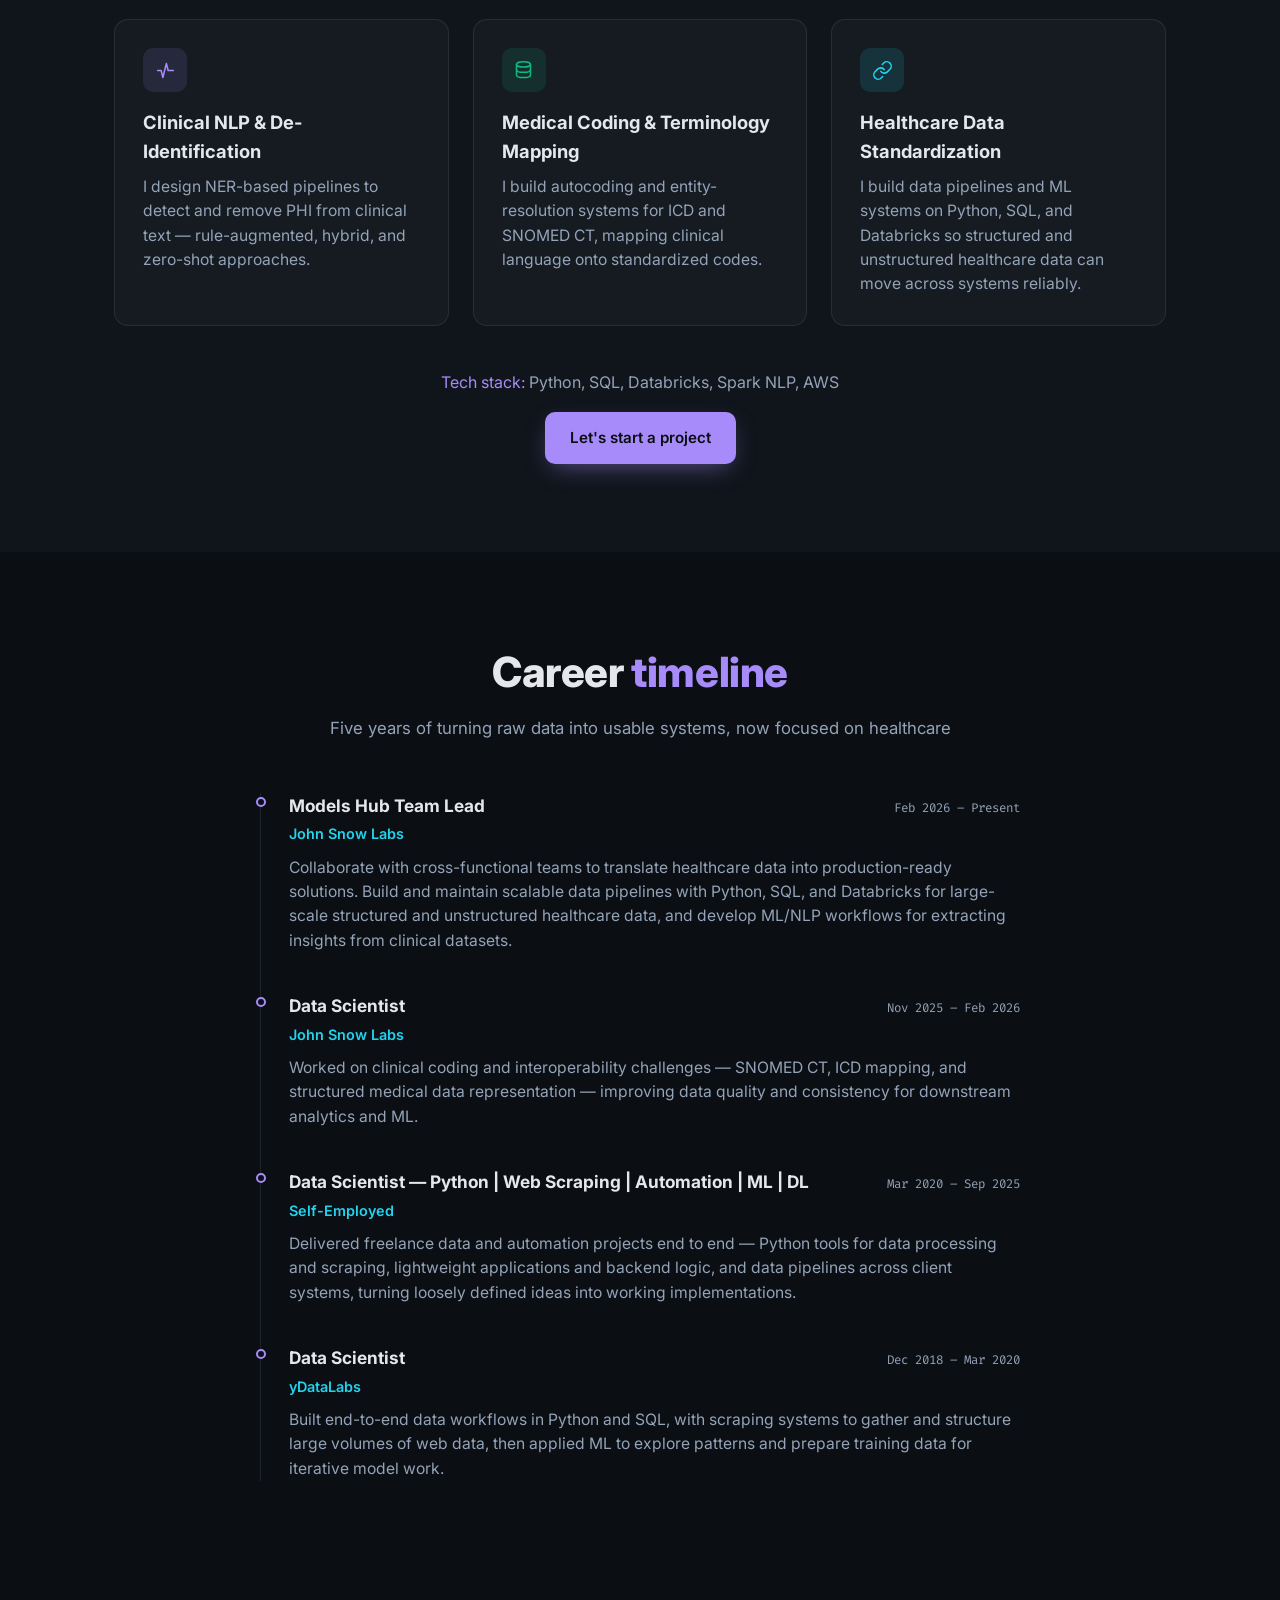
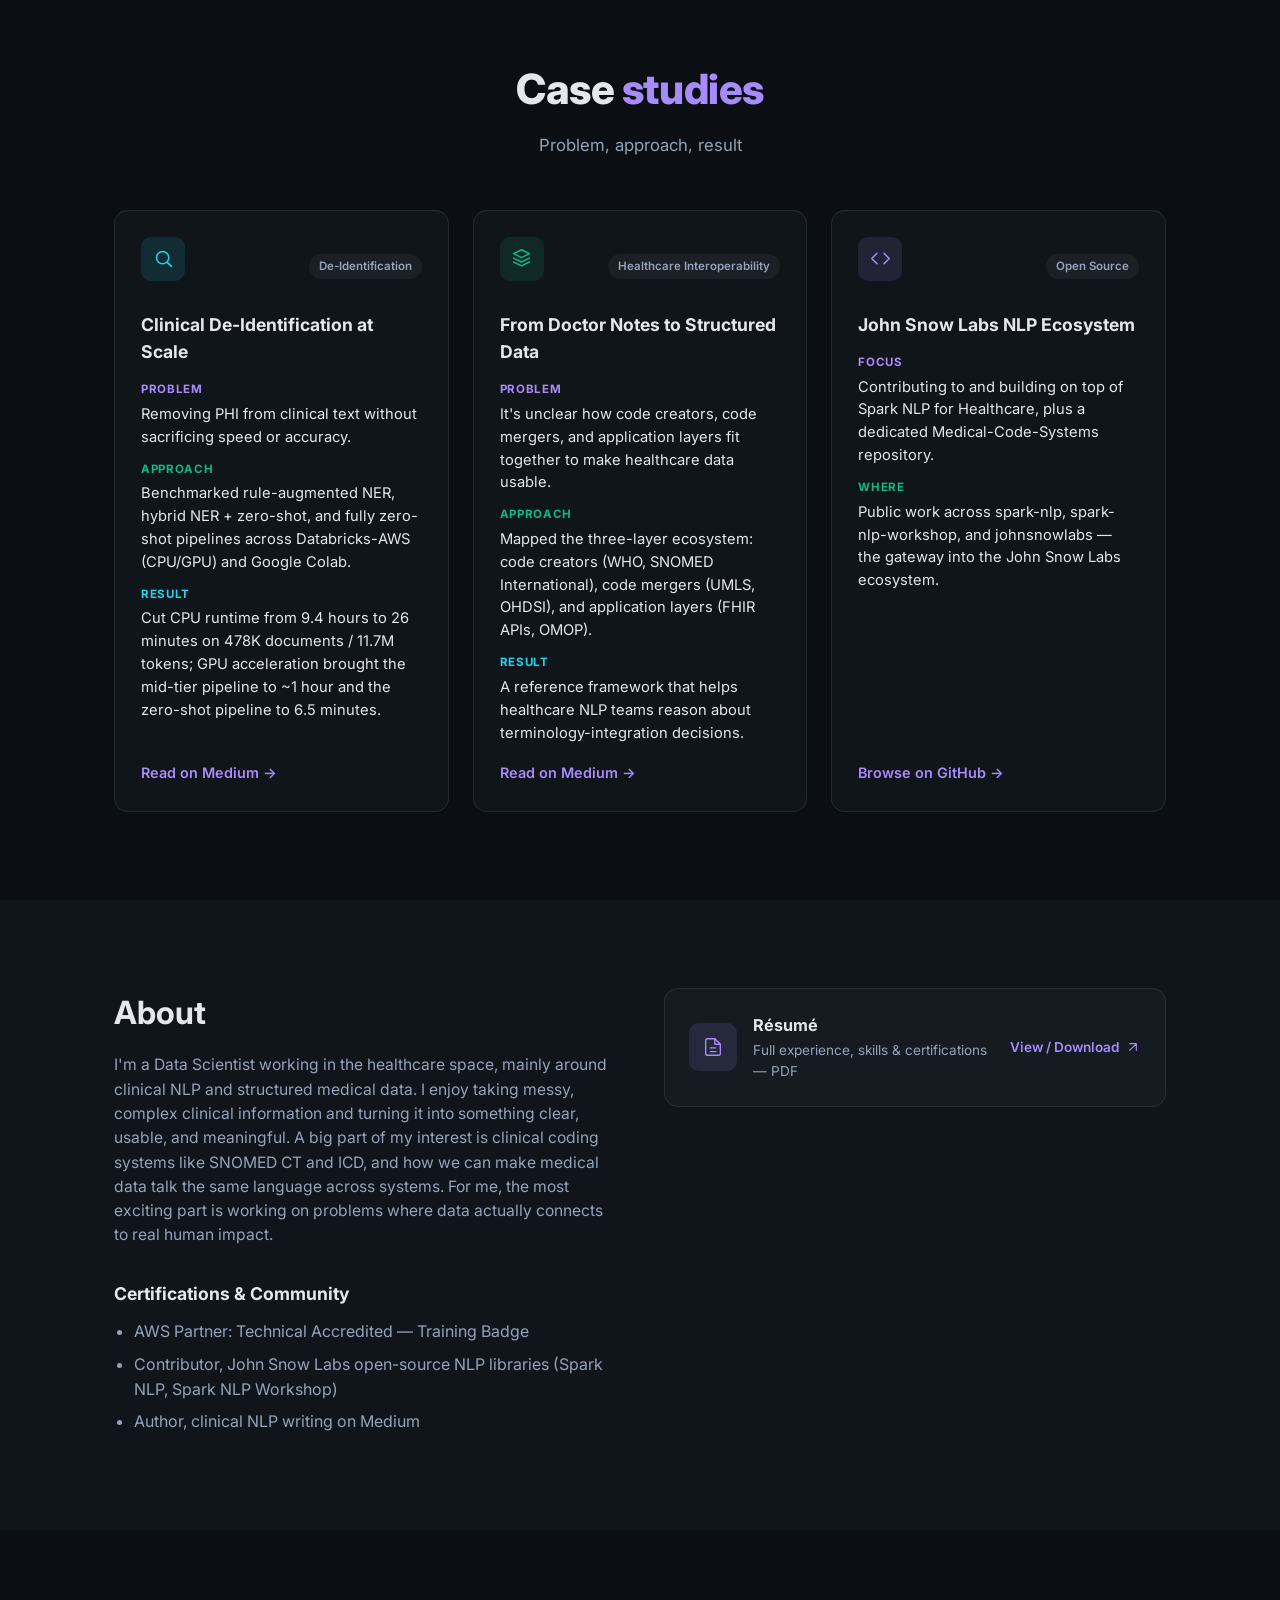
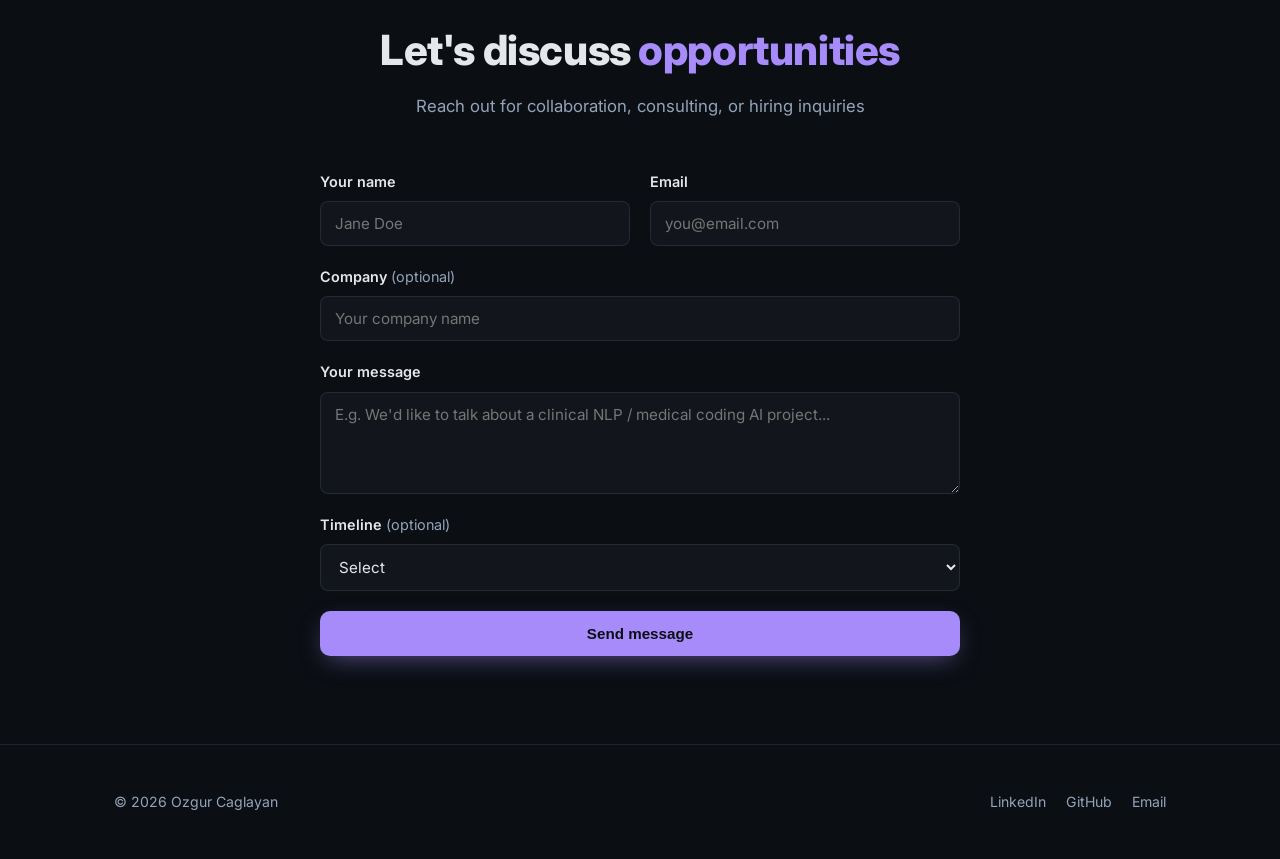
==== commit a173185b: "Replace hero illustration with portrait photo Co-Authored-By: Claude <noreply@anthropic.com>" ====
--- a/index.html
+++ b/index.html
@@ -66,7 +66,7 @@
 
         <div class="hero-photo-wrap fade-in">
           <div class="hero-glow" aria-hidden="true"></div>
-          <img class="hero-photo" src="assets/photo.jpg" alt="Illustrated portrait of Ozgur Caglayan surrounded by clinical NLP and healthcare AI motifs — tokens, embeddings, GPU, stethoscope robot" />
+          <img class="hero-photo" src="assets/photo.jpg" alt="Portrait of Ozgur Caglayan" />
         </div>
       </div>
     </section>
--- a/styles.css
+++ b/styles.css
@@ -217,7 +217,7 @@
   z-index: 1;
   border-radius: 20px;
   border: 1px solid var(--border);
-  aspect-ratio: 2 / 3;
+  aspect-ratio: 1 / 1;
   object-fit: cover;
   width: 100%;
   max-width: 380px;
